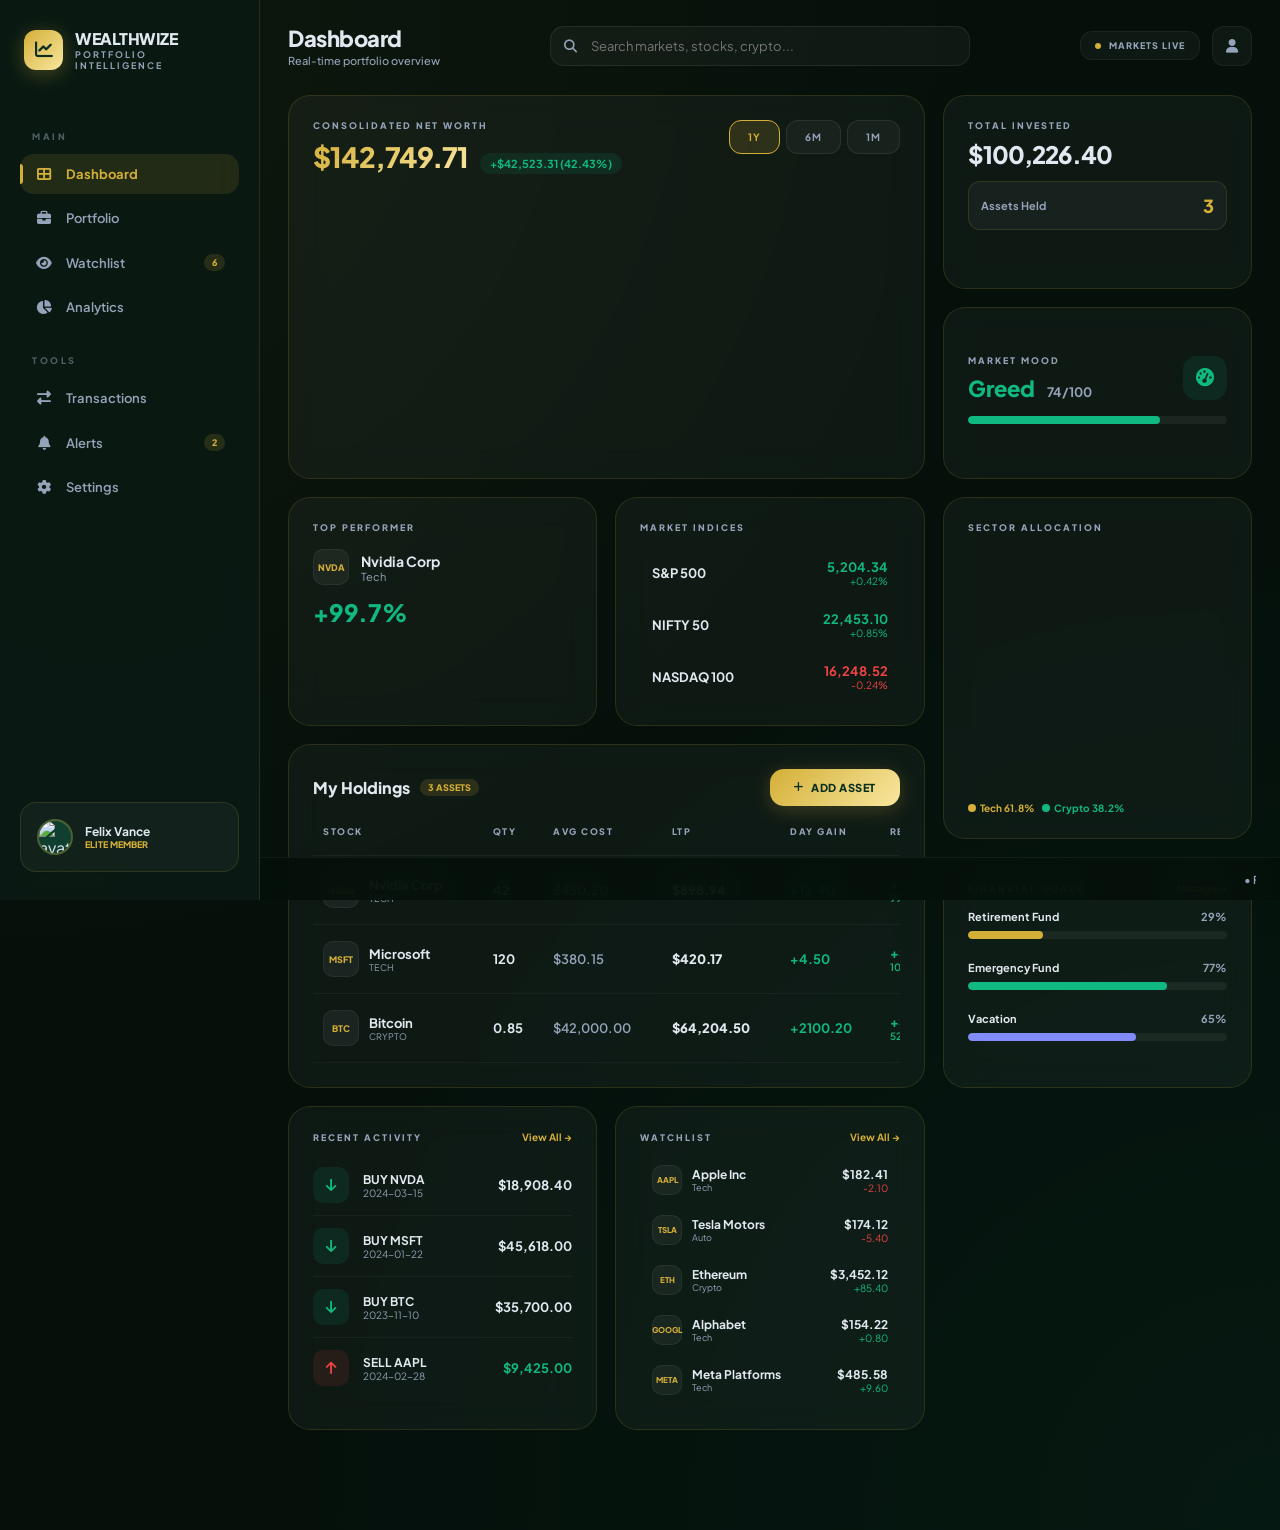
==== index.html @ 67548617 "WealthWize Dashboard Complete" ====
<!DOCTYPE html>
<html lang="en">
<head>
    <meta charset="UTF-8">
    <meta name="viewport" content="width=device-width, initial-scale=1.0">
    <title>WealthWize | Dashboard</title>
    <meta name="description" content="WealthWize Portfolio Intelligence Dashboard - Track your investments in real-time">
    <link rel="stylesheet" href="styles.css">
    <link rel="stylesheet" href="https://cdnjs.cloudflare.com/ajax/libs/font-awesome/6.4.0/css/all.min.css">
    <script src="https://cdn.jsdelivr.net/npm/chart.js"></script>
</head>
<body>
    <div class="app-shell" id="app-shell"></div>

    <!-- Add Asset Modal -->
    <div id="add-asset-modal" class="modal-overlay" style="opacity:0;transition:opacity 0.3s">
        <div class="modal-box" style="transform:scale(0.95);transition:transform 0.3s">
            <div class="modal-header">
                <h3 id="modal-title">Record Holding</h3>
                <button class="modal-close" onclick="closeModal('add-asset-modal')"><i class="fas fa-times"></i></button>
            </div>
            <div id="stock-search-container" class="form-group" style="position:relative;">
                <label class="form-label">Search Stock Symbol</label>
                <input type="text" id="stock-search-input" class="form-input" placeholder="e.g. AAPL, NVDA..." autocomplete="off">
                <div id="stock-suggestions" class="suggestions-dropdown custom-scrollbar"></div>
            </div>
            <div style="display:grid;grid-template-columns:1fr 1fr;gap:14px;">
                <div class="form-group"><label class="form-label">Quantity</label><input type="number" id="asset-qty" class="form-input" value="1" min="0.01" step="any"></div>
                <div class="form-group"><label class="form-label">Buy Price</label><input type="number" id="asset-buy-price" class="form-input" placeholder="0.00"></div>
            </div>
            <div style="background:var(--glass);border:1px solid var(--glass-border);border-radius:14px;padding:16px;margin-bottom:20px;">
                <div style="display:flex;justify-content:space-between;font-size:10px;font-weight:800;color:var(--text-muted);text-transform:uppercase;margin-bottom:4px;">
                    <span>Transaction Value</span><span id="investment-preview-label">0.00</span>
                </div>
                <div style="display:flex;justify-content:space-between;align-items:baseline;">
                    <span style="font-size:12px;color:var(--text-muted);" id="selected-stock-display">No stock selected</span>
                    <span style="font-size:20px;font-weight:800;color:var(--gold);" id="total-investment-display">$0.00</span>
                </div>
            </div>
            <button id="save-asset-btn" class="btn-gold" style="width:100%;justify-content:center;padding:14px;" disabled>CONFIRM & SAVE</button>
        </div>
    </div>

    <script src="app.js"></script>
    <script src="components.js"></script>
    <script>
    /* ═══ Build Page ═══ */
    document.getElementById('app-shell').innerHTML =
        getSidebarHTML() +
        '<main class="main-content">' +
            getTopBarHTML('Dashboard', 'Real-time portfolio overview') +
            '<div class="bento-grid" id="bento-grid"></div>' +
        '</main>' +
        getFooterHTML() +
        getProfileModalHTML();

    /* ═══ Dashboard Bento Layout ═══ */
    function buildDashboard() {
        const pv = getPortfolioValue();
        const pi = getPortfolioInvested();
        const pr = pv - pi;
        const prPct = pi > 0 ? ((pr / pi) * 100).toFixed(2) : 0;
        const top = getTopPerformer();
        const sectors = getSectorAllocation();
        const sectorColors = ['#D4AF37','#10B981','#818CF8','#F59E0B','#EF4444','#06B6D4'];

        document.getElementById('bento-grid').innerHTML = `
        <!-- Net Worth — spans 8 cols, 4 rows -->
        <div class="bento-card" style="grid-column:span 8;grid-row:span 4;">
            <div class="card-inner">
                <div style="display:flex;justify-content:space-between;align-items:flex-start;flex-wrap:wrap;gap:16px;margin-bottom:20px;">
                    <div>
                        <p class="card-label">Consolidated Net Worth</p>
                        <div style="display:flex;align-items:baseline;gap:12px;flex-wrap:wrap;">
                            <h2 class="card-value gold-gradient" id="total-balance">${formatCurrency(pv)}</h2>
                            <span class="${pr >= 0 ? 'tag-green' : 'tag-red'}">${pr >= 0 ? '+' : ''}${formatCurrency(pr)} (${prPct}%)</span>
                        </div>
                    </div>
                    <div style="display:flex;gap:6px;">
                        <button class="btn-ghost chart-range-btn active-range" data-range="1Y">1Y</button>
                        <button class="btn-ghost chart-range-btn" data-range="6M">6M</button>
                        <button class="btn-ghost chart-range-btn" data-range="1M">1M</button>
                    </div>
                </div>
                <div style="flex:1;min-height:260px;"><canvas id="portfolioChart"></canvas></div>
            </div>
        </div>

        <!-- Quick Stats — 4 cols -->
        <div class="bento-card" style="grid-column:span 4;grid-row:span 2;">
            <div class="card-inner">
                <p class="card-label">Total Invested</p>
                <h3 class="card-value" style="font-size:24px;margin-bottom:12px;">${formatCurrency(pi)}</h3>
                <div style="display:flex;justify-content:space-between;align-items:center;padding:12px;background:var(--glass);border-radius:12px;border:1px solid var(--glass-border);">
                    <span style="font-size:11px;font-weight:700;color:var(--text-muted);">Assets Held</span>
                    <span style="font-size:18px;font-weight:800;color:var(--gold);">${state.portfolio.length}</span>
                </div>
            </div>
        </div>

        <!-- Market Mood -->
        <div class="bento-card" style="grid-column:span 4;grid-row:span 2;">
            <div class="card-inner" style="justify-content:center;">
                <div style="display:flex;justify-content:space-between;align-items:center;">
                    <div>
                        <p class="card-label">Market Mood</p>
                        <p style="font-size:22px;font-weight:800;color:var(--emerald);">Greed <span style="font-size:13px;color:var(--text-muted);font-weight:700;margin-left:8px;">74/100</span></p>
                    </div>
                    <div class="stat-icon" style="background:rgba(16,185,129,0.1);color:var(--emerald);"><i class="fas fa-gauge-high"></i></div>
                </div>
                <div class="alloc-bar" style="margin-top:14px;"><div class="alloc-bar-fill" style="width:74%;background:var(--emerald);"></div></div>
            </div>
        </div>

        <!-- Top Performer -->
        <div class="bento-card" style="grid-column:span 4;grid-row:span 2;">
            <div class="card-inner">
                <p class="card-label">Top Performer</p>
                ${top ? `
                <div style="display:flex;align-items:center;gap:12px;margin-top:8px;">
                    <div class="stock-badge">${top.symbol}</div>
                    <div>
                        <p style="font-size:14px;font-weight:700;">${top.name}</p>
                        <p style="font-size:11px;color:var(--text-muted);">${top.sector}</p>
                    </div>
                </div>
                <p style="font-size:24px;font-weight:800;color:var(--emerald);margin-top:12px;">+${top.returnPct.toFixed(1)}%</p>
                ` : '<p style="color:var(--text-muted);font-size:13px;">No holdings yet</p>'}
            </div>
        </div>

        <!-- Indices -->
        <div class="bento-card" style="grid-column:span 4;grid-row:span 2;">
            <div class="card-inner">
                <p class="card-label">Market Indices</p>
                <div style="display:flex;flex-direction:column;gap:4px;margin-top:8px;">
                    ${[
                        {n:'S&P 500',v:'5,204.34',c:'+0.42%',up:true},
                        {n:'NIFTY 50',v:'22,453.10',c:'+0.85%',up:true},
                        {n:'NASDAQ 100',v:'16,248.52',c:'-0.24%',up:false}
                    ].map(idx => `
                    <div class="watchlist-item">
                        <div><p style="font-size:13px;font-weight:700;">${idx.n}</p></div>
                        <div style="text-align:right;">
                            <p style="font-size:13px;font-weight:700;color:${idx.up?'var(--emerald)':'var(--red)'};">${idx.v}</p>
                            <p style="font-size:10px;color:${idx.up?'var(--emerald)':'var(--red)'};">${idx.c}</p>
                        </div>
                    </div>`).join('')}
                </div>
            </div>
        </div>

        <!-- Sector Allocation -->
        <div class="bento-card" style="grid-column:span 4;grid-row:span 3;">
            <div class="card-inner">
                <p class="card-label">Sector Allocation</p>
                <div style="flex:1;display:flex;align-items:center;justify-content:center;"><canvas id="sectorChart" style="max-height:180px;"></canvas></div>
                <div style="display:flex;flex-wrap:wrap;gap:8px;margin-top:14px;">
                    ${sectors.map((s,i) => `<span style="font-size:10px;font-weight:700;color:${sectorColors[i%sectorColors.length]};display:flex;align-items:center;gap:4px;">
                        <span style="width:8px;height:8px;border-radius:50%;background:${sectorColors[i%sectorColors.length]};"></span>${s.name} ${s.pct}%
                    </span>`).join('')}
                </div>
            </div>
        </div>

        <!-- Holdings Table -->
        <div class="bento-card" style="grid-column:span 8;grid-row:span 3;">
            <div class="card-inner">
                <div style="display:flex;justify-content:space-between;align-items:center;flex-wrap:wrap;gap:12px;margin-bottom:20px;">
                    <div style="display:flex;align-items:center;gap:10px;">
                        <h3 style="font-size:16px;font-weight:800;">My Holdings</h3>
                        <span class="nav-badge">${state.portfolio.length} ASSETS</span>
                    </div>
                    <button class="btn-gold" onclick="openAddAssetModal()"><i class="fas fa-plus"></i> ADD ASSET</button>
                </div>
                <div style="overflow-x:auto;" class="custom-scrollbar">
                    <table class="holdings-table">
                        <thead><tr>
                            <th>Stock</th><th>Qty</th><th>Avg Cost</th><th>LTP</th><th>Day Gain</th><th>Returns</th><th style="text-align:right;">Action</th>
                        </tr></thead>
                        <tbody id="holdings-table"></tbody>
                    </table>
                </div>
            </div>
        </div>

        <!-- Goals -->
        <div class="bento-card" style="grid-column:span 4;grid-row:span 2;">
            <div class="card-inner">
                <div style="display:flex;justify-content:space-between;align-items:center;margin-bottom:16px;">
                    <p class="card-label" style="margin:0;">Financial Goals</p>
                    <a href="./settings.html" style="font-size:10px;font-weight:700;color:var(--gold);text-decoration:none;">Manage →</a>
                </div>
                ${state.goals.map(g => {
                    const pct = ((g.current / g.target) * 100).toFixed(0);
                    return `<div style="margin-bottom:14px;">
                        <div style="display:flex;justify-content:space-between;font-size:11px;font-weight:700;margin-bottom:4px;">
                            <span>${g.name}</span><span style="color:var(--text-muted);">${pct}%</span>
                        </div>
                        <div class="alloc-bar"><div class="alloc-bar-fill" style="width:${pct}%;background:${g.color};"></div></div>
                    </div>`;
                }).join('')}
            </div>
        </div>

        <!-- Recent Activity -->
        <div class="bento-card" style="grid-column:span 4;grid-row:span 2;">
            <div class="card-inner">
                <div style="display:flex;justify-content:space-between;align-items:center;margin-bottom:12px;">
                    <p class="card-label" style="margin:0;">Recent Activity</p>
                    <a href="./transactions.html" style="font-size:10px;font-weight:700;color:var(--gold);text-decoration:none;">View All →</a>
                </div>
                ${state.transactions.slice(0,4).map(tx => `
                <div class="activity-item">
                    <div class="activity-icon" style="background:${tx.type==='buy'?'rgba(16,185,129,0.1)':tx.type==='sell'?'rgba(239,68,68,0.1)':'rgba(212,175,55,0.1)'};color:${tx.type==='buy'?'var(--emerald)':tx.type==='sell'?'var(--red)':'var(--gold)'};">
                        <i class="fas fa-${tx.type==='buy'?'arrow-down':tx.type==='sell'?'arrow-up':'coins'}"></i>
                    </div>
                    <div style="flex:1;">
                        <p style="font-size:12px;font-weight:700;">${tx.type.toUpperCase()} ${tx.symbol}</p>
                        <p style="font-size:10px;color:var(--text-muted);">${tx.date}</p>
                    </div>
                    <span style="font-size:13px;font-weight:700;color:${tx.type==='sell'?'var(--emerald)':'var(--text-primary)'};">${formatCurrency(tx.total)}</span>
                </div>`).join('')}
            </div>
        </div>

        <!-- Watchlist Quick -->
        <div class="bento-card" style="grid-column:span 4;grid-row:span 2;">
            <div class="card-inner">
                <div style="display:flex;justify-content:space-between;align-items:center;margin-bottom:12px;">
                    <p class="card-label" style="margin:0;">Watchlist</p>
                    <a href="./watchlist.html" style="font-size:10px;font-weight:700;color:var(--gold);text-decoration:none;">View All →</a>
                </div>
                ${state.watchlist.slice(0,5).map(sym => {
                    const s = getStockMeta(sym);
                    return `<div class="watchlist-item">
                        <div style="display:flex;align-items:center;gap:10px;">
                            <div class="stock-badge" style="width:30px;height:30px;font-size:8px;">${s.symbol}</div>
                            <div><p style="font-size:12px;font-weight:700;">${s.name}</p><p style="font-size:9px;color:var(--text-muted);">${s.sector}</p></div>
                        </div>
                        <div style="text-align:right;">
                            <p style="font-size:12px;font-weight:700;" id="ltp-${s.symbol}">${formatCurrency(s.ltp)}</p>
                            <p style="font-size:10px;color:${s.change>=0?'var(--emerald)':'var(--red)'};">${s.change>=0?'+':''}${s.change.toFixed(2)}</p>
                        </div>
                    </div>`;
                }).join('')}
            </div>
        </div>`;

        renderHoldings();
        initPortfolioChart();
        initSectorChart(sectors, sectorColors);
    }

    /* ═══ Holdings Table ═══ */
    function renderHoldings() {
        const tbody = document.getElementById('holdings-table');
        tbody.innerHTML = state.portfolio.map((item, i) => {
            const m = getStockMeta(item.symbol);
            const inv = item.qty * item.avgCost;
            const cur = item.qty * m.ltp;
            const ret = cur - inv;
            const retP = inv > 0 ? ((ret / inv) * 100).toFixed(1) : 0;
            return `<tr>
                <td><div style="display:flex;align-items:center;gap:10px;"><div class="stock-badge">${item.symbol}</div><div><p style="font-size:13px;font-weight:700;">${m.name}</p><p style="font-size:9px;color:var(--text-muted);text-transform:uppercase;">${m.sector}</p></div></div></td>
                <td style="font-size:13px;font-weight:700;">${item.qty}</td>
                <td style="font-size:13px;font-weight:600;color:var(--text-muted);">${formatCurrency(item.avgCost)}</td>
                <td style="font-size:13px;font-weight:800;" id="ltp-${item.symbol}">${formatCurrency(m.ltp)}</td>
                <td style="font-size:13px;font-weight:700;color:${m.change>=0?'var(--emerald)':'var(--red)'};">${m.change>=0?'+':''}${m.change.toFixed(2)}</td>
                <td><p style="font-size:13px;font-weight:800;color:${ret>=0?'var(--emerald)':'var(--red)'};">${ret>=0?'+':''}${formatCurrency(ret)}</p><p style="font-size:10px;font-weight:600;color:${ret>=0?'var(--emerald)':'var(--red)'};">${retP}%</p></td>
                <td style="text-align:right;"><button class="icon-btn" onclick="editAsset(${i})"><i class="fas fa-edit"></i></button><button class="icon-btn danger" onclick="deleteAsset(${i})"><i class="fas fa-trash"></i></button></td>
            </tr>`;
        }).join('');
    }

    /* ═══ Charts ═══ */
    let mainChart, sectorChartInst;

    function initPortfolioChart() {
        const ctx = document.getElementById('portfolioChart').getContext('2d');
        const grad = ctx.createLinearGradient(0, 0, 0, 350);
        grad.addColorStop(0, 'rgba(212,175,55,0.18)'); grad.addColorStop(1, 'transparent');
        mainChart = new Chart(ctx, {
            type: 'line',
            data: { labels: ['Jan','Feb','Mar','Apr','May','Jun','Jul','Aug','Sep','Oct','Nov','Dec'], datasets: [{
                data: [640,655,630,680,710,690,740,780,810,790,830,842], borderColor: COLORS.gold, borderWidth: 3, pointRadius: 0, tension: 0.4, fill: true, backgroundColor: grad
            }]},
            options: { responsive: true, maintainAspectRatio: false, plugins: { legend: { display: false } },
                scales: { x: { grid: { display: false }, ticks: { color: '#475569', font: { size: 10 } } }, y: { border: { display: false }, grid: { color: 'rgba(255,255,255,0.03)' }, ticks: { display: false } } } }
        });
    }

    function initSectorChart(sectors, colors) {
        const ctx = document.getElementById('sectorChart').getContext('2d');
        sectorChartInst = new Chart(ctx, {
            type: 'doughnut',
            data: { labels: sectors.map(s => s.name), datasets: [{ data: sectors.map(s => s.value), backgroundColor: colors.slice(0, sectors.length), borderWidth: 0 }] },
            options: { responsive: true, maintainAspectRatio: true, cutout: '70%', plugins: { legend: { display: false } } }
        });
    }

    /* ═══ CRUD ═══ */
    let selectedStockForEntry = null, editingAssetIndex = -1;

    function openAddAssetModal() {
        editingAssetIndex = -1; selectedStockForEntry = null;
        document.getElementById('modal-title').textContent = 'Record Holding';
        document.getElementById('stock-search-container').style.display = '';
        document.getElementById('stock-search-input').value = '';
        document.getElementById('asset-qty').value = 1;
        document.getElementById('asset-buy-price').value = '';
        document.getElementById('selected-stock-display').textContent = 'No stock selected';
        document.getElementById('total-investment-display').textContent = '$0.00';
        document.getElementById('save-asset-btn').disabled = true;
        openModal('add-asset-modal');
    }

    function editAsset(i) {
        editingAssetIndex = i;
        const a = state.portfolio[i];
        selectedStockForEntry = getStockMeta(a.symbol);
        document.getElementById('modal-title').textContent = 'Edit Holding';
        document.getElementById('stock-search-container').style.display = 'none';
        document.getElementById('asset-qty').value = a.qty;
        document.getElementById('asset-buy-price').value = a.avgCost;
        document.getElementById('selected-stock-display').textContent = `${selectedStockForEntry.name} (${a.symbol})`;
        calcInvestment();
        openModal('add-asset-modal');
    }

    function deleteAsset(i) { state.portfolio.splice(i, 1); saveState(); buildDashboard(); }

    function calcInvestment() {
        const q = parseFloat(document.getElementById('asset-qty').value) || 0;
        const p = parseFloat(document.getElementById('asset-buy-price').value) || 0;
        document.getElementById('total-investment-display').textContent = formatCurrency(q * p);
        document.getElementById('save-asset-btn').disabled = !selectedStockForEntry || q <= 0 || p <= 0;
    }

    /* ═══ Search ═══ */
    document.getElementById('stock-search-input').addEventListener('input', e => {
        const v = e.target.value.toUpperCase(), box = document.getElementById('stock-suggestions');
        box.innerHTML = '';
        if (!v) { box.classList.remove('show'); return; }
        const f = stockMaster.filter(s => s.symbol.includes(v) || s.name.toUpperCase().includes(v));
        if (f.length) {
            box.classList.add('show');
            f.forEach(s => {
                const d = document.createElement('div');
                d.className = 'suggestion-item';
                d.innerHTML = `<span><strong>${s.symbol}</strong> — ${s.name}</span><span style="font-size:11px;color:var(--text-muted);">${formatCurrency(s.ltp)}</span>`;
                d.onclick = () => {
                    selectedStockForEntry = s;
                    e.target.value = s.symbol;
                    document.getElementById('asset-buy-price').value = s.ltp;
                    document.getElementById('selected-stock-display').textContent = `${s.name} (${s.symbol})`;
                    box.classList.remove('show');
                    calcInvestment();
                };
                box.appendChild(d);
            });
        } else box.classList.remove('show');
    });

    document.getElementById('asset-qty').addEventListener('input', calcInvestment);
    document.getElementById('asset-buy-price').addEventListener('input', calcInvestment);

    document.getElementById('save-asset-btn').onclick = () => {
        const q = parseFloat(document.getElementById('asset-qty').value);
        const p = parseFloat(document.getElementById('asset-buy-price').value);
        if (editingAssetIndex > -1) {
            state.portfolio[editingAssetIndex].qty = q;
            state.portfolio[editingAssetIndex].avgCost = p;
        } else {
            const ex = state.portfolio.find(x => x.symbol === selectedStockForEntry.symbol);
            if (ex) { const tc = (ex.qty*ex.avgCost)+(q*p); ex.qty += q; ex.avgCost = tc/ex.qty; }
            else state.portfolio.push({ symbol: selectedStockForEntry.symbol, qty: q, avgCost: p, buyDate: new Date().toISOString().split('T')[0] });
        }
        saveState(); closeModal('add-asset-modal'); buildDashboard();
    };

    /* ═══ Chart range buttons ═══ */
    document.addEventListener('click', e => {
        if (e.target.classList.contains('chart-range-btn')) {
            document.querySelectorAll('.chart-range-btn').forEach(b => b.classList.remove('active-range'));
            e.target.classList.add('active-range');
        }
    });

    /* ═══ Init ═══ */
    initApp();
    buildDashboard();
    </script>

    <style>
        .active-range { background: rgba(212,175,55,0.15) !important; color: var(--gold) !important; border-color: var(--gold) !important; }
        @media (max-width:1024px) {
            .bento-grid > * { grid-column: span 6 !important; }
        }
        @media (max-width:768px) {
            .bento-grid > * { grid-column: span 1 !important; }
        }
    </style>
</body>
</html>
---- styles.css ----
@import url('https://fonts.googleapis.com/css2?family=Plus+Jakarta+Sans:wght@300;400;500;600;700;800&display=swap');

:root {
    --forest-green: #0A2F1F;
    --emerald: #10B981;
    --gold: #D4AF37;
    --gold-light: #F9E79F;
    --glass: rgba(255, 255, 255, 0.04);
    --glass-border: rgba(212, 175, 55, 0.15);
    --bg-primary: #05100B;
    --bg-card: #0A1A14;
    --text-primary: #E2E8F0;
    --text-muted: #94A3B8;
    --red: #EF4444;
}

* { margin: 0; padding: 0; box-sizing: border-box; }

body {
    font-family: 'Plus Jakarta Sans', sans-serif;
    background-color: var(--bg-primary);
    color: var(--text-primary);
    overflow-x: hidden;
    background-image:
        radial-gradient(circle at 0% 0%, rgba(212, 175, 55, 0.05) 0%, transparent 50%),
        radial-gradient(circle at 100% 100%, rgba(16, 185, 129, 0.05) 0%, transparent 50%);
    min-height: 100vh;
}

/* ═══ Layout Shell ═══ */
.app-shell { display: flex; min-height: 100vh; }

.sidebar {
    width: 260px;
    background: rgba(10, 26, 20, 0.95);
    border-right: 1px solid var(--glass-border);
    backdrop-filter: blur(20px);
    padding: 28px 20px;
    display: flex;
    flex-direction: column;
    position: fixed;
    top: 0; left: 0; bottom: 0;
    z-index: 50;
    transition: transform 0.4s cubic-bezier(0.175, 0.885, 0.32, 1.275);
}

.sidebar-overlay {
    display: none;
    position: fixed;
    inset: 0;
    background: rgba(0,0,0,0.6);
    z-index: 49;
}

.main-content {
    flex: 1;
    margin-left: 260px;
    padding: 24px 28px 100px;
    max-width: 1400px;
}

/* ═══ Sidebar Styles ═══ */
.sidebar-logo {
    display: flex;
    align-items: center;
    gap: 12px;
    margin-bottom: 36px;
    padding: 0 4px;
}

.sidebar-logo-icon {
    width: 40px; height: 40px;
    background: linear-gradient(135deg, #D4AF37 0%, #F9E79F 100%);
    border-radius: 12px;
    display: flex; align-items: center; justify-content: center;
    color: var(--forest-green);
    font-size: 18px;
    box-shadow: 0 4px 20px rgba(212, 175, 55, 0.3);
}

.sidebar-logo h1 {
    font-size: 16px;
    font-weight: 800;
    letter-spacing: -0.5px;
}

.sidebar-logo p {
    font-size: 9px;
    color: var(--text-muted);
    font-weight: 700;
    text-transform: uppercase;
    letter-spacing: 2px;
}

.nav-section-title {
    font-size: 9px;
    font-weight: 800;
    color: rgba(148, 163, 184, 0.5);
    text-transform: uppercase;
    letter-spacing: 2.5px;
    padding: 0 12px;
    margin: 24px 0 12px;
}

.nav-link {
    display: flex;
    align-items: center;
    gap: 12px;
    padding: 12px 14px;
    border-radius: 14px;
    color: var(--text-muted);
    text-decoration: none;
    font-size: 13px;
    font-weight: 600;
    transition: all 0.3s ease;
    margin-bottom: 4px;
    position: relative;
}

.nav-link:hover {
    background: rgba(212, 175, 55, 0.08);
    color: var(--gold);
}

.nav-link.active {
    background: rgba(212, 175, 55, 0.12);
    color: var(--gold);
    font-weight: 700;
}

.nav-link.active::before {
    content: '';
    position: absolute;
    left: 0; top: 50%;
    transform: translateY(-50%);
    width: 3px; height: 20px;
    background: var(--gold);
    border-radius: 0 4px 4px 0;
}

.nav-link i { width: 20px; text-align: center; font-size: 14px; }

.nav-badge {
    margin-left: auto;
    background: rgba(212, 175, 55, 0.15);
    color: var(--gold);
    font-size: 9px;
    font-weight: 800;
    padding: 3px 8px;
    border-radius: 20px;
}

.sidebar-profile {
    margin-top: auto;
    padding: 16px;
    background: var(--glass);
    border: 1px solid var(--glass-border);
    border-radius: 16px;
    display: flex;
    align-items: center;
    gap: 12px;
    cursor: pointer;
    transition: all 0.3s;
}

.sidebar-profile:hover { background: rgba(212, 175, 55, 0.08); }

.sidebar-profile img {
    width: 36px; height: 36px;
    border-radius: 50%;
    border: 2px solid rgba(212, 175, 55, 0.3);
    background: rgba(16, 185, 129, 0.2);
}

.sidebar-profile-info h4 { font-size: 12px; font-weight: 700; }
.sidebar-profile-info p { font-size: 9px; color: var(--gold); font-weight: 800; text-transform: uppercase; }

/* ═══ Top Bar ═══ */
.top-bar {
    display: flex;
    align-items: center;
    justify-content: space-between;
    margin-bottom: 28px;
    gap: 16px;
    flex-wrap: wrap;
}

.top-bar-left { display: flex; align-items: center; gap: 16px; }

.mobile-menu-btn {
    display: none;
    width: 40px; height: 40px;
    background: var(--glass);
    border: 1px solid var(--glass-border);
    border-radius: 12px;
    color: var(--text-primary);
    font-size: 16px;
    cursor: pointer;
    align-items: center;
    justify-content: center;
}

.page-title h2 {
    font-size: 22px;
    font-weight: 800;
    letter-spacing: -0.5px;
}

.page-title p {
    font-size: 11px;
    color: var(--text-muted);
    font-weight: 500;
    margin-top: 2px;
}

.top-bar-search {
    flex: 1;
    max-width: 420px;
    position: relative;
}

.top-bar-search i {
    position: absolute;
    left: 14px;
    top: 50%;
    transform: translateY(-50%);
    color: var(--text-muted);
    font-size: 13px;
}

.top-bar-search input {
    width: 100%;
    background: var(--glass);
    border: 1px solid rgba(255,255,255,0.08);
    border-radius: 14px;
    padding: 11px 16px 11px 40px;
    outline: none;
    color: var(--text-primary);
    font-size: 13px;
    font-family: inherit;
    transition: border-color 0.3s;
}

.top-bar-search input:focus { border-color: rgba(212, 175, 55, 0.4); }

.top-bar-right { display: flex; align-items: center; gap: 12px; }

.top-bar-btn {
    width: 40px; height: 40px;
    background: var(--glass);
    border: 1px solid rgba(255,255,255,0.06);
    border-radius: 12px;
    color: var(--text-muted);
    display: flex; align-items: center; justify-content: center;
    cursor: pointer;
    transition: all 0.3s;
    position: relative;
    font-size: 14px;
}

.top-bar-btn:hover { border-color: var(--gold); color: var(--gold); }

.notif-dot {
    position: absolute;
    top: 8px; right: 8px;
    width: 7px; height: 7px;
    background: var(--red);
    border-radius: 50%;
    border: 2px solid var(--bg-primary);
}

.live-badge {
    display: flex;
    align-items: center;
    gap: 8px;
    background: var(--glass);
    padding: 8px 14px;
    border-radius: 12px;
    border: 1px solid rgba(255,255,255,0.05);
}

.live-dot {
    width: 6px; height: 6px;
    background: var(--gold);
    border-radius: 50%;
    animation: pulse-gold 2s infinite;
}

.live-badge span {
    font-size: 9px;
    font-weight: 800;
    color: var(--text-muted);
    letter-spacing: 1px;
}

/* ═══ Bento Grid ═══ */
.bento-grid {
    display: grid;
    grid-template-columns: repeat(12, 1fr);
    gap: 18px;
    grid-auto-rows: minmax(60px, auto);
}

/* ═══ Bento Card ═══ */
.bento-card {
    background: var(--glass);
    border: 1px solid var(--glass-border);
    border-radius: 22px;
    backdrop-filter: blur(16px);
    transition: all 0.4s cubic-bezier(0.175, 0.885, 0.32, 1.275);
    position: relative;
    overflow: hidden;
}

.bento-card:hover {
    border-color: rgba(212, 175, 55, 0.35);
    background: rgba(255, 255, 255, 0.06);
    transform: translateY(-3px);
}

.bento-card .card-inner { padding: 24px; height: 100%; display: flex; flex-direction: column; }

/* ═══ Typography ═══ */
.card-label {
    font-size: 9px;
    font-weight: 800;
    color: var(--text-muted);
    text-transform: uppercase;
    letter-spacing: 2px;
    margin-bottom: 8px;
}

.card-value {
    font-size: 28px;
    font-weight: 800;
    letter-spacing: -1px;
}

.gold-gradient {
    background: linear-gradient(135deg, #D4AF37 0%, #F9E79F 100%);
    -webkit-background-clip: text;
    -webkit-text-fill-color: transparent;
    background-clip: text;
}

.gold-bg { background: linear-gradient(135deg, #D4AF37 0%, #F9E79F 100%); }

.tag-green {
    display: inline-flex;
    align-items: center;
    gap: 4px;
    background: rgba(16, 185, 129, 0.1);
    color: var(--emerald);
    font-size: 11px;
    font-weight: 700;
    padding: 4px 10px;
    border-radius: 20px;
}

.tag-red {
    display: inline-flex;
    align-items: center;
    gap: 4px;
    background: rgba(239, 68, 68, 0.1);
    color: var(--red);
    font-size: 11px;
    font-weight: 700;
    padding: 4px 10px;
    border-radius: 20px;
}

/* ═══ Stat Cards ═══ */
.stat-icon {
    width: 44px; height: 44px;
    border-radius: 14px;
    display: flex; align-items: center; justify-content: center;
    font-size: 18px;
}

/* ═══ Holdings Table ═══ */
.holdings-table {
    width: 100%;
    text-align: left;
    border-collapse: collapse;
    min-width: 780px;
}

.holdings-table thead th {
    padding: 0 10px 18px;
    font-size: 9px;
    font-weight: 800;
    color: var(--text-muted);
    text-transform: uppercase;
    letter-spacing: 1.5px;
    border-bottom: 1px solid rgba(255,255,255,0.05);
}

.holdings-table tbody tr {
    border-bottom: 1px solid rgba(255,255,255,0.04);
    transition: background 0.3s;
}

.holdings-table tbody tr:hover { background: rgba(255,255,255,0.03); }

.holdings-table td { padding: 16px 10px; }

.stock-badge {
    width: 36px; height: 36px;
    background: rgba(255,255,255,0.05);
    border: 1px solid rgba(255,255,255,0.06);
    border-radius: 10px;
    display: flex; align-items: center; justify-content: center;
    font-size: 9px;
    font-weight: 800;
    color: var(--gold);
}

/* ═══ Button Styles ═══ */
.btn-gold {
    background: linear-gradient(135deg, #D4AF37 0%, #F9E79F 100%);
    color: var(--forest-green);
    font-weight: 800;
    font-size: 11px;
    padding: 12px 24px;
    border-radius: 14px;
    border: none;
    cursor: pointer;
    display: inline-flex;
    align-items: center;
    gap: 8px;
    box-shadow: 0 4px 20px rgba(212, 175, 55, 0.25);
    transition: all 0.3s;
    font-family: inherit;
    text-transform: uppercase;
    letter-spacing: 0.5px;
}

.btn-gold:hover { transform: scale(1.03); box-shadow: 0 6px 28px rgba(212, 175, 55, 0.35); }
.btn-gold:disabled { opacity: 0.5; cursor: not-allowed; transform: none; }

.btn-ghost {
    background: var(--glass);
    border: 1px solid rgba(255,255,255,0.08);
    color: var(--text-muted);
    font-weight: 700;
    font-size: 10px;
    padding: 10px 18px;
    border-radius: 12px;
    cursor: pointer;
    transition: all 0.3s;
    font-family: inherit;
    text-transform: uppercase;
    letter-spacing: 1px;
}

.btn-ghost:hover { border-color: var(--gold); color: var(--gold); background: rgba(212, 175, 55, 0.06); }

.icon-btn {
    padding: 8px;
    background: transparent;
    border: none;
    color: var(--text-muted);
    cursor: pointer;
    transition: color 0.3s;
    font-size: 13px;
}

.icon-btn:hover { color: var(--gold); }
.icon-btn.danger:hover { color: var(--red); }

/* ═══ Modal ═══ */
.modal-overlay {
    position: fixed;
    inset: 0;
    background: rgba(0, 0, 0, 0.8);
    backdrop-filter: blur(10px);
    display: none;
    align-items: center;
    justify-content: center;
    z-index: 100;
    padding: 16px;
}

.modal-box {
    background: var(--bg-card);
    border: 1px solid rgba(212, 175, 55, 0.25);
    border-radius: 28px;
    width: 100%;
    max-width: 460px;
    padding: 32px;
    box-shadow: 0 24px 80px rgba(0,0,0,0.6);
}

.modal-header {
    display: flex;
    justify-content: space-between;
    align-items: center;
    margin-bottom: 28px;
}

.modal-header h3 { font-size: 18px; font-weight: 800; }

.modal-close {
    background: none;
    border: none;
    color: var(--text-muted);
    cursor: pointer;
    font-size: 16px;
    transition: color 0.3s;
}

.modal-close:hover { color: white; }

/* ═══ Form Elements ═══ */
.form-group { margin-bottom: 18px; }

.form-label {
    display: block;
    font-size: 9px;
    font-weight: 800;
    color: var(--text-muted);
    text-transform: uppercase;
    letter-spacing: 1.5px;
    margin-bottom: 8px;
}

.form-input {
    width: 100%;
    background: rgba(255,255,255,0.04);
    border: 1px solid rgba(255,255,255,0.08);
    border-radius: 12px;
    padding: 12px 16px;
    outline: none;
    color: var(--text-primary);
    font-size: 13px;
    font-family: inherit;
    transition: border-color 0.3s;
}

.form-input:focus { border-color: rgba(212, 175, 55, 0.5); }

.form-input::placeholder { color: rgba(148, 163, 184, 0.5); }

/* ═══ Suggestions Dropdown ═══ */
.suggestions-dropdown {
    position: absolute;
    left: 0; right: 0;
    top: 100%;
    margin-top: 4px;
    background: var(--bg-card);
    border: 1px solid rgba(212, 175, 55, 0.2);
    border-radius: 14px;
    overflow: hidden;
    display: none;
    z-index: 110;
    max-height: 200px;
    overflow-y: auto;
    box-shadow: 0 12px 40px rgba(0,0,0,0.5);
}

.suggestions-dropdown.show { display: block; }

.suggestion-item {
    padding: 12px 16px;
    cursor: pointer;
    font-size: 13px;
    border-bottom: 1px solid rgba(255,255,255,0.04);
    display: flex;
    justify-content: space-between;
    align-items: center;
    transition: background 0.2s;
}

.suggestion-item:hover { background: rgba(212, 175, 55, 0.08); color: var(--gold); }

/* ═══ Scrollbar ═══ */
.custom-scrollbar::-webkit-scrollbar { width: 4px; }
.custom-scrollbar::-webkit-scrollbar-track { background: transparent; }
.custom-scrollbar::-webkit-scrollbar-thumb { background: rgba(212, 175, 55, 0.25); border-radius: 10px; }

/* ═══ Price Flash ═══ */
.price-up { color: var(--emerald) !important; transition: color 0.4s; }
.price-down { color: var(--red) !important; transition: color 0.4s; }

/* ═══ Footer Ticker ═══ */
.footer-ticker {
    position: fixed;
    bottom: 0; left: 0; right: 0;
    background: rgba(5, 16, 11, 0.9);
    backdrop-filter: blur(20px);
    border-top: 1px solid rgba(255,255,255,0.05);
    padding: 12px 24px;
    z-index: 40;
    display: flex;
    align-items: center;
    overflow: hidden;
}

.ticker-label {
    flex-shrink: 0;
    background: rgba(212, 175, 55, 0.1);
    color: var(--gold);
    font-size: 8px;
    font-weight: 800;
    padding: 4px 12px;
    border-radius: 20px;
    margin-right: 24px;
    letter-spacing: 1px;
}

.ticker-scroll {
    display: flex;
    gap: 40px;
    white-space: nowrap;
    font-size: 11px;
    font-weight: 600;
    color: var(--text-muted);
}

/* ═══ Watchlist Item ═══ */
.watchlist-item {
    display: flex;
    justify-content: space-between;
    align-items: center;
    padding: 10px 12px;
    border-radius: 12px;
    cursor: pointer;
    transition: background 0.3s;
}

.watchlist-item:hover { background: rgba(255,255,255,0.04); }

/* ═══ Activity Item ═══ */
.activity-item {
    display: flex;
    align-items: center;
    gap: 14px;
    padding: 12px 0;
    border-bottom: 1px solid rgba(255,255,255,0.04);
}

.activity-item:last-child { border-bottom: none; }

.activity-icon {
    width: 36px; height: 36px;
    border-radius: 10px;
    display: flex; align-items: center; justify-content: center;
    font-size: 14px;
    flex-shrink: 0;
}

/* ═══ Allocation Pill ═══ */
.alloc-bar {
    height: 8px;
    border-radius: 8px;
    background: rgba(255,255,255,0.06);
    overflow: hidden;
    margin: 8px 0;
}

.alloc-bar-fill {
    height: 100%;
    border-radius: 8px;
    transition: width 0.8s ease;
}

/* ═══ Animations ═══ */
@keyframes pulse-gold {
    0% { box-shadow: 0 0 0 0 rgba(212, 175, 55, 0.4); }
    70% { box-shadow: 0 0 0 10px rgba(212, 175, 55, 0); }
    100% { box-shadow: 0 0 0 0 rgba(212, 175, 55, 0); }
}

@keyframes fadeInUp {
    from { opacity: 0; transform: translateY(20px); }
    to { opacity: 1; transform: translateY(0); }
}

.animate-in {
    animation: fadeInUp 0.6s ease forwards;
    opacity: 0;
}

/* ═══ Responsive ═══ */
@media (max-width: 1024px) {
    .sidebar { transform: translateX(-100%); }
    .sidebar.open { transform: translateX(0); }
    .sidebar-overlay.open { display: block; }
    .main-content { margin-left: 0; }
    .mobile-menu-btn { display: flex; }
    .bento-grid { grid-template-columns: repeat(6, 1fr); gap: 14px; }
    .hide-tablet { display: none !important; }
}

@media (max-width: 768px) {
    .main-content { padding: 16px 14px 90px; }
    .bento-grid { grid-template-columns: 1fr; gap: 12px; }
    .top-bar { gap: 12px; }
    .top-bar-search { max-width: 100%; order: 10; flex-basis: 100%; }
    .top-bar-right .live-badge { display: none; }
    .card-value { font-size: 22px; }
    .bento-card .card-inner { padding: 18px; }
    .footer-ticker { padding: 10px 14px; }
}

@media (max-width: 480px) {
    .main-content { padding: 12px 10px 80px; }
    .bento-grid { gap: 10px; }
    .page-title h2 { font-size: 18px; }
}
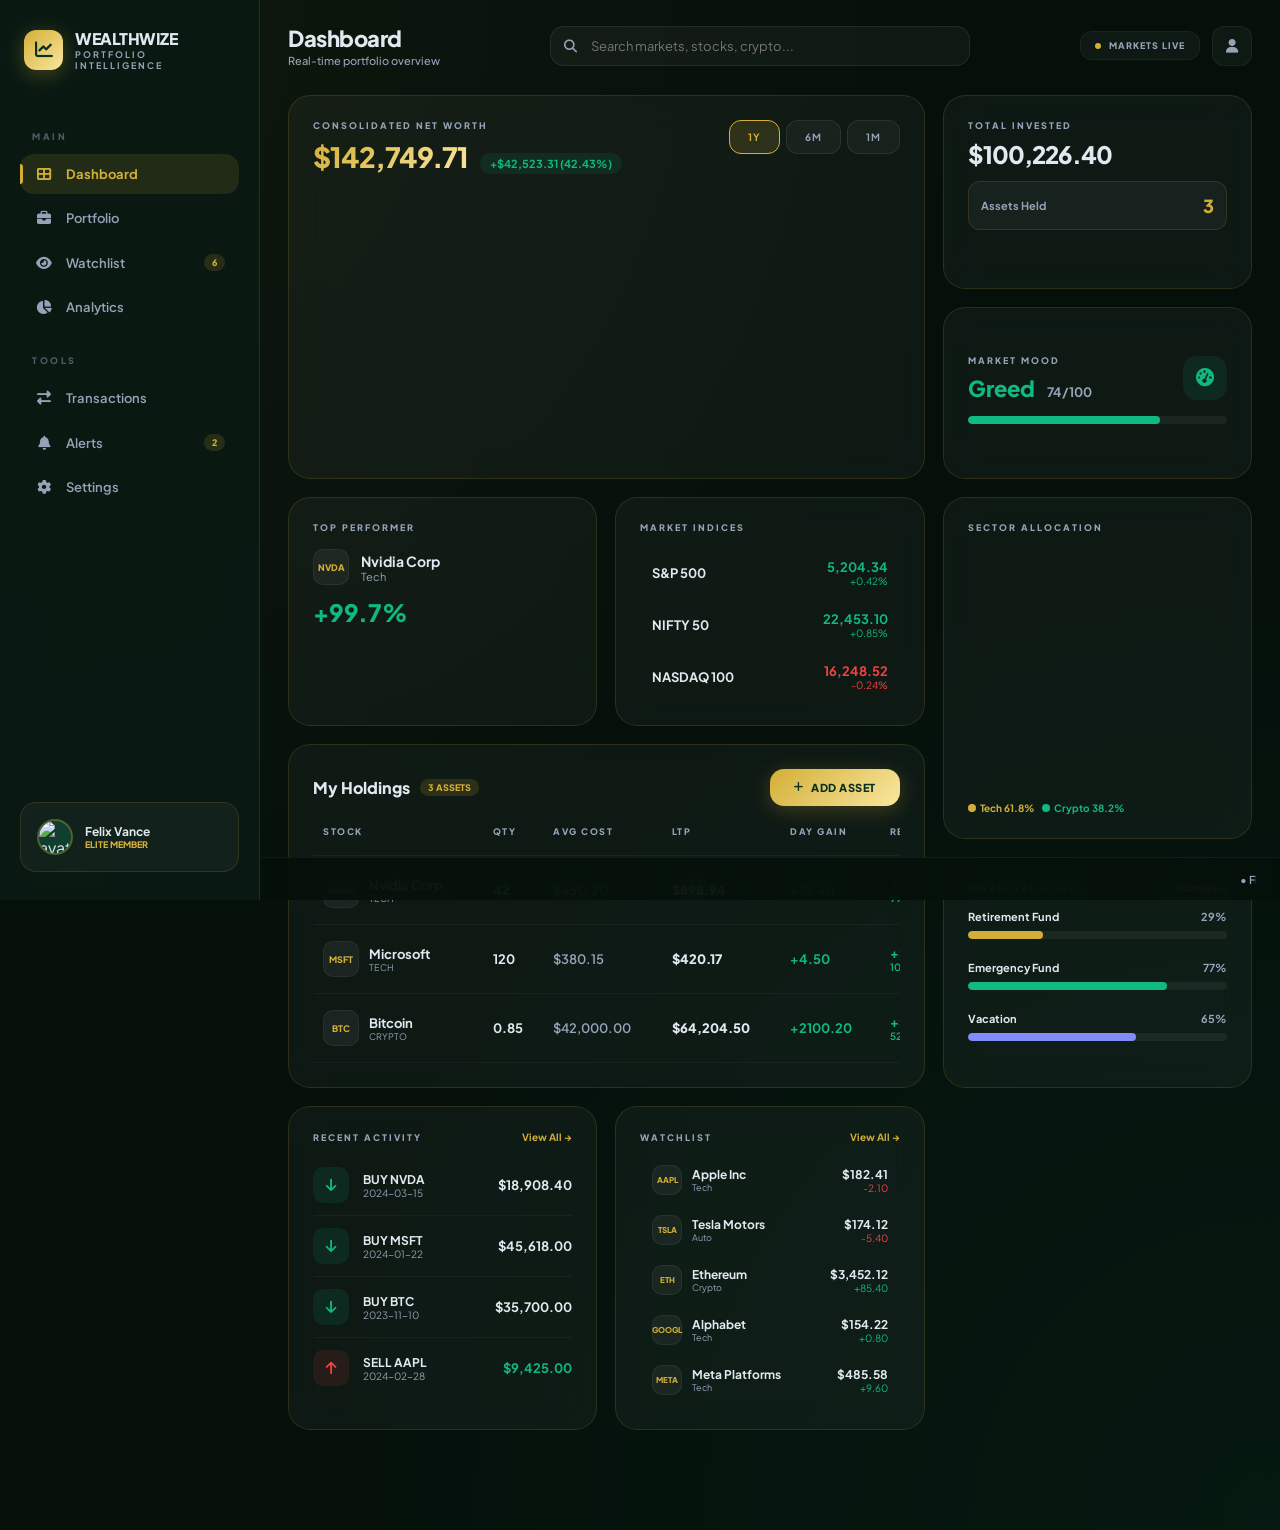
==== commit e032acd6: "feat: Search bar functionality and chart range filters" ====
--- a/index.html
+++ b/index.html
@@ -276,18 +276,45 @@
     /* ═══ Charts ═══ */
     let mainChart, sectorChartInst;
 
+    const chartMockData = {
+        '1Y': { labels: ['Jan','Feb','Mar','Apr','May','Jun','Jul','Aug','Sep','Oct','Nov','Dec'], data: [640,655,630,680,710,690,740,780,810,790,830,842] },
+        '6M': { labels: ['Jul','Aug','Sep','Oct','Nov','Dec'], data: [740,780,810,790,830,842] },
+        '1M': { labels: ['Week 1','Week 2','Week 3','Week 4'], data: [810,825,840,842] }
+    };
+
     function initPortfolioChart() {
         const ctx = document.getElementById('portfolioChart').getContext('2d');
         const grad = ctx.createLinearGradient(0, 0, 0, 350);
         grad.addColorStop(0, 'rgba(212,175,55,0.18)'); grad.addColorStop(1, 'transparent');
+        
+        if (mainChart) mainChart.destroy();
+        
+        const activeRange = document.querySelector('.chart-range-btn.active-range')?.dataset.range || '1Y';
+        
         mainChart = new Chart(ctx, {
             type: 'line',
-            data: { labels: ['Jan','Feb','Mar','Apr','May','Jun','Jul','Aug','Sep','Oct','Nov','Dec'], datasets: [{
-                data: [640,655,630,680,710,690,740,780,810,790,830,842], borderColor: COLORS.gold, borderWidth: 3, pointRadius: 0, tension: 0.4, fill: true, backgroundColor: grad
+            data: { labels: chartMockData[activeRange].labels, datasets: [{
+                data: chartMockData[activeRange].data, borderColor: COLORS.gold, borderWidth: 3, pointRadius: 0, tension: 0.4, fill: true, backgroundColor: grad
             }]},
             options: { responsive: true, maintainAspectRatio: false, plugins: { legend: { display: false } },
                 scales: { x: { grid: { display: false }, ticks: { color: '#475569', font: { size: 10 } } }, y: { border: { display: false }, grid: { color: 'rgba(255,255,255,0.03)' }, ticks: { display: false } } } }
         });
+
+        document.querySelectorAll('.chart-range-btn').forEach(btn => {
+            btn.removeEventListener('click', handleRangeClick);
+            btn.addEventListener('click', handleRangeClick);
+        });
+    }
+
+    function handleRangeClick(e) {
+        document.querySelectorAll('.chart-range-btn').forEach(b => b.classList.remove('active-range'));
+        e.target.classList.add('active-range');
+        const range = e.target.dataset.range;
+        if(mainChart && chartMockData[range]) {
+            mainChart.data.labels = chartMockData[range].labels;
+            mainChart.data.datasets[0].data = chartMockData[range].data;
+            mainChart.update();
+        }
     }
 
     function initSectorChart(sectors, colors) {
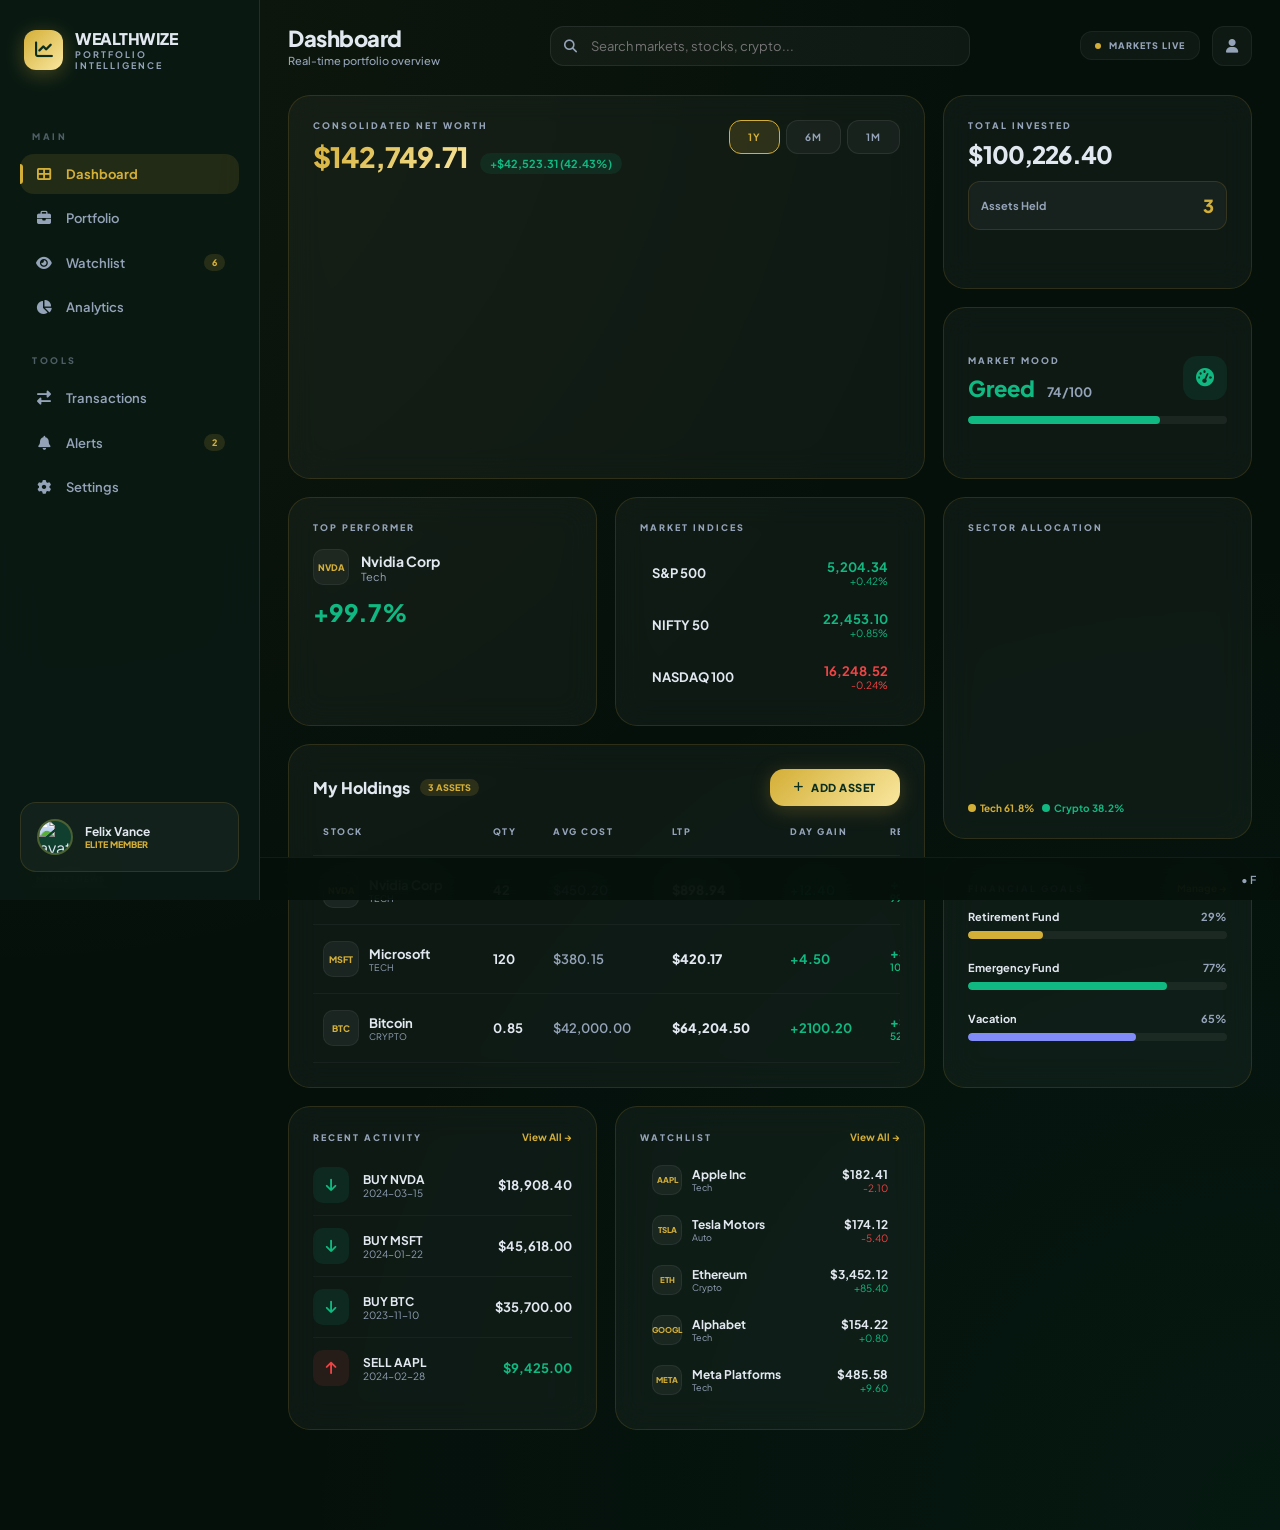
==== commit 35a9798b: "feat: Add advanced market scanner, technical stats, stock details page, and global asset linking" ====
--- a/index.html
+++ b/index.html
@@ -117,7 +117,7 @@
             <div class="card-inner">
                 <p class="card-label">Top Performer</p>
                 ${top ? `
-                <div style="display:flex;align-items:center;gap:12px;margin-top:8px;">
+                <div style="display:flex;align-items:center;gap:12px;margin-top:8px;cursor:pointer;" onclick="openAssetModal('${top.symbol}')">
                     <div class="stock-badge">${top.symbol}</div>
                     <div>
                         <p style="font-size:14px;font-weight:700;">${top.name}</p>
@@ -262,7 +262,7 @@
             const ret = cur - inv;
             const retP = inv > 0 ? ((ret / inv) * 100).toFixed(1) : 0;
             return `<tr>
-                <td><div style="display:flex;align-items:center;gap:10px;"><div class="stock-badge">${item.symbol}</div><div><p style="font-size:13px;font-weight:700;">${m.name}</p><p style="font-size:9px;color:var(--text-muted);text-transform:uppercase;">${m.sector}</p></div></div></td>
+                <td style="cursor:pointer;" onclick="openAssetModal('${item.symbol}')"><div style="display:flex;align-items:center;gap:10px;"><div class="stock-badge">${item.symbol}</div><div><p style="font-size:13px;font-weight:700;">${m.name}</p><p style="font-size:9px;color:var(--text-muted);text-transform:uppercase;">${m.sector}</p></div></div></td>
                 <td style="font-size:13px;font-weight:700;">${item.qty}</td>
                 <td style="font-size:13px;font-weight:600;color:var(--text-muted);">${formatCurrency(item.avgCost)}</td>
                 <td style="font-size:13px;font-weight:800;" id="ltp-${item.symbol}">${formatCurrency(m.ltp)}</td>
